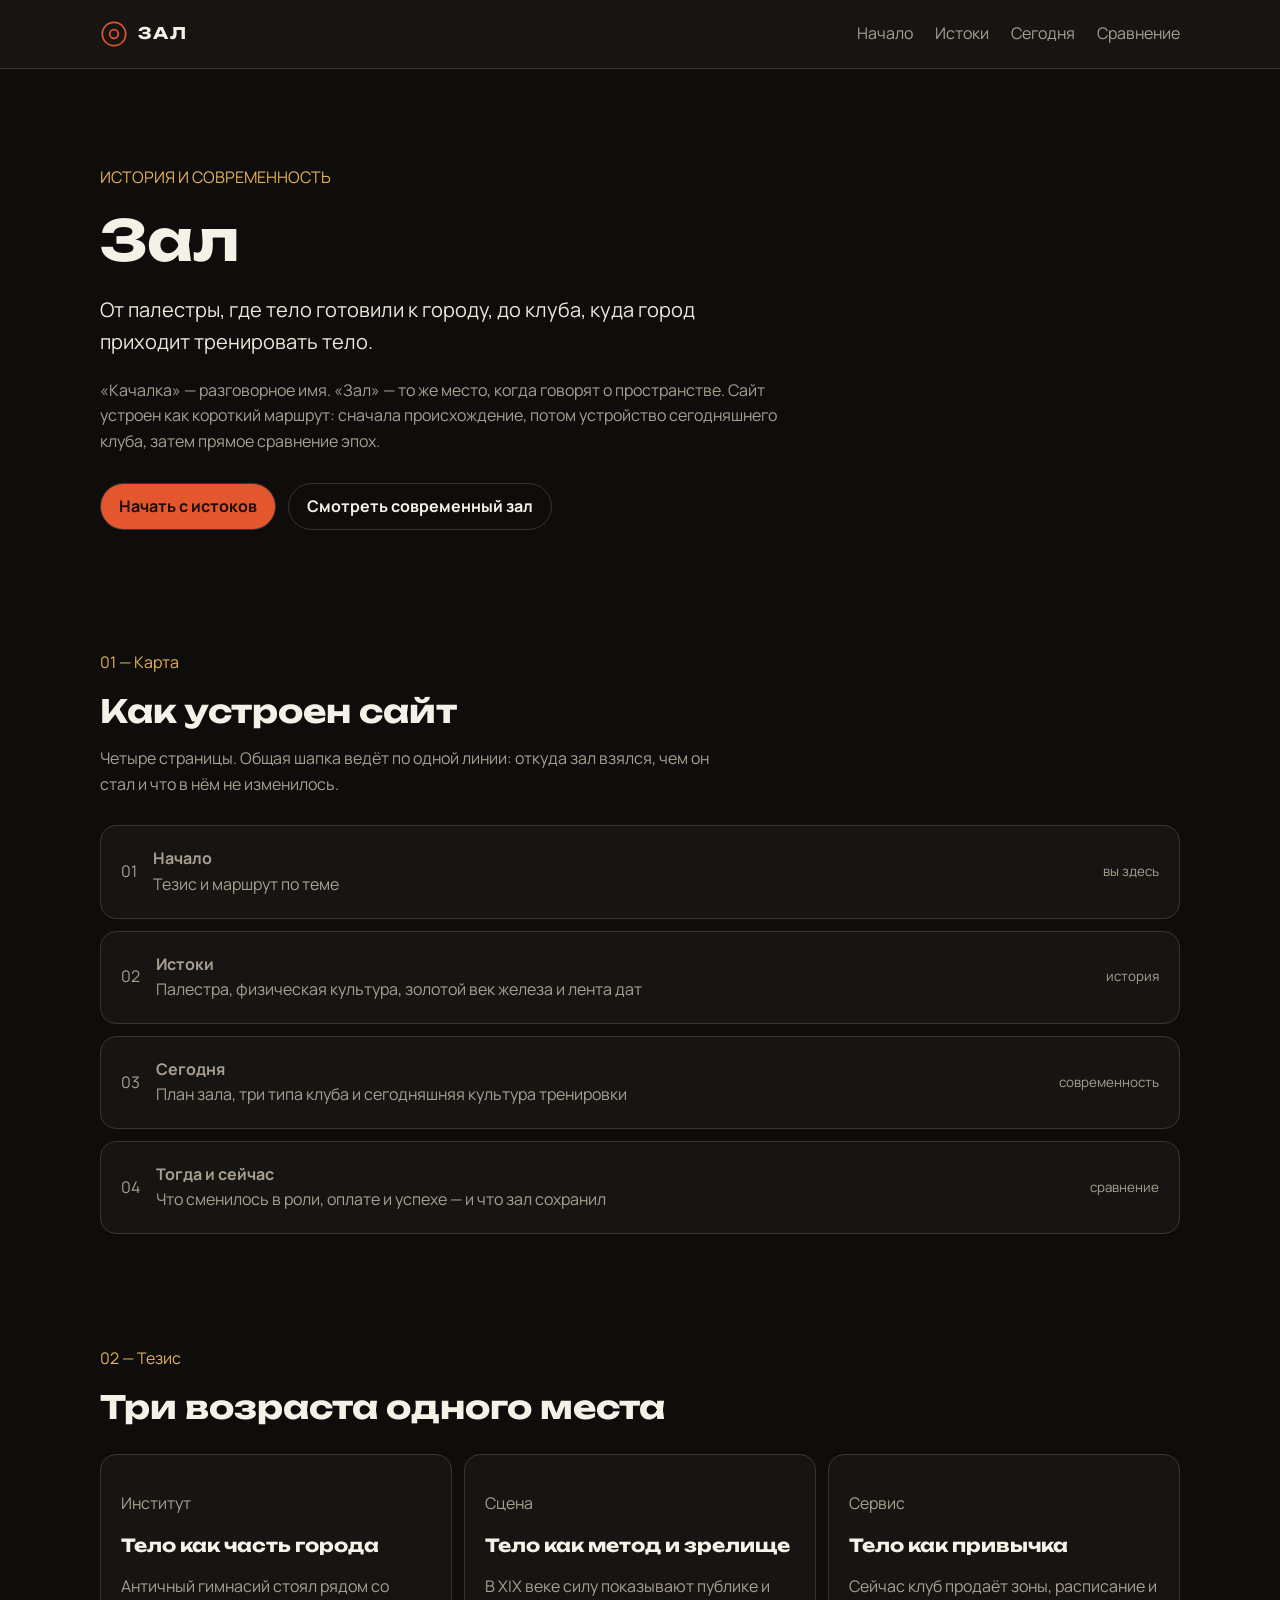
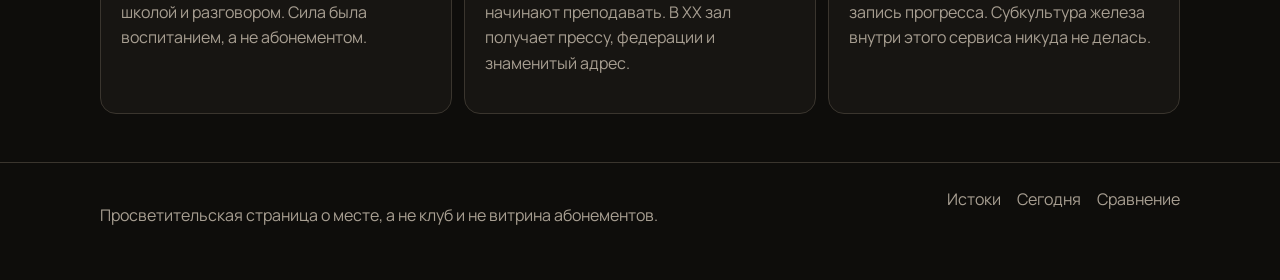
==== index.html @ 52af64dc "Add files via upload" ====
<!DOCTYPE html>
<html lang="ru">
<head>
  <meta charset="UTF-8">
  <meta name="viewport" content="width=device-width, initial-scale=1">
  <title>Зал — история и современность</title>
  <meta name="description" content="Структура сайта о качалке: от древней палестры до современного клуба.">
  <link href="https://fonts.googleapis.com/css2?family=Manrope:wght@400;600;700&family=Unbounded:wght@500;700&display=swap" rel="stylesheet">
  <link rel="stylesheet" href="style.css">
</head>
<body>
  <a class="skip" href="#content">К содержанию</a>
  <header class="site-header">
    <div class="wrap">
      <a class="logo" href="main.html">
        <svg viewBox="0 0 36 36" aria-hidden="true">
          <circle cx="18" cy="18" r="15" fill="none" stroke="currentColor" stroke-width="2.2"/>
          <circle cx="18" cy="18" r="5.5" fill="none" stroke="currentColor" stroke-width="2.2"/>
        </svg>
        ЗАЛ
      </a>
      <button class="nav-toggle" type="button" aria-expanded="false" aria-controls="site-nav" aria-label="Меню">
        <span></span>
      </button>
      <nav class="nav" id="site-nav">
        <a href="main.html">Начало</a>
        <a href="history.html">Истоки</a>
        <a href="modern.html">Сегодня</a>
        <a href="compare.html">Сравнение</a>
      </nav>
    </div>
  </header>

  <main id="content">
    <section class="hero">
      <div class="wrap">
        <p class="kicker">История и современность</p>
        <h1>Зал</h1>
        <p class="lead">От палестры, где тело готовили к городу, до клуба, куда город приходит тренировать тело.</p>
        <p class="deck">«Качалка» — разговорное имя. «Зал» — то же место, когда говорят о пространстве. Сайт устроен как короткий маршрут: сначала происхождение, потом устройство сегодняшнего клуба, затем прямое сравнение эпох.</p>
        <div class="hero-actions">
          <a class="btn btn-primary" href="history.html">Начать с истоков</a>
          <a class="btn btn-ghost" href="modern.html">Смотреть современный зал</a>
        </div>
      </div>
    </section>

    <section class="section">
      <div class="wrap">
        <div class="section-head">
          <p class="num">01 — Карта</p>
          <h2>Как устроен сайт</h2>
          <p class="deck">Четыре страницы. Общая шапка ведёт по одной линии: откуда зал взялся, чем он стал и что в нём не изменилось.</p>
        </div>
        <div class="map">
          <a href="main.html">
            <span class="num">01</span>
            <span><strong>Начало</strong><span>Тезис и маршрут по теме</span></span>
            <small>вы здесь</small>
          </a>
          <a href="history.html">
            <span class="num">02</span>
            <span><strong>Истоки</strong><span>Палестра, физическая культура, золотой век железа и лента дат</span></span>
            <small>история</small>
          </a>
          <a href="modern.html">
            <span class="num">03</span>
            <span><strong>Сегодня</strong><span>План зала, три типа клуба и сегодняшняя культура тренировки</span></span>
            <small>современность</small>
          </a>
          <a href="compare.html">
            <span class="num">04</span>
            <span><strong>Тогда и сейчас</strong><span>Что сменилось в роли, оплате и успехе — и что зал сохранил</span></span>
            <small>сравнение</small>
          </a>
        </div>
      </div>
    </section>

    <section class="section">
      <div class="wrap">
        <div class="section-head">
          <p class="num">02 — Тезис</p>
          <h2>Три возраста одного места</h2>
        </div>
        <div class="thesis">
          <article class="card">
            <p class="num">Институт</p>
            <h3>Тело как часть города</h3>
            <p>Античный гимнасий стоял рядом со школой и разговором. Сила была воспитанием, а не абонементом.</p>
          </article>
          <article class="card">
            <p class="num">Сцена</p>
            <h3>Тело как метод и зрелище</h3>
            <p>В XIX веке силу показывают публике и начинают преподавать. В XX зал получает прессу, федерации и знаменитый адрес.</p>
          </article>
          <article class="card">
            <p class="num">Сервис</p>
            <h3>Тело как привычка</h3>
            <p>Сейчас клуб продаёт зоны, расписание и запись прогресса. Субкультура железа внутри этого сервиса никуда не делась.</p>
          </article>
        </div>
      </div>
    </section>
  </main>

  <footer class="site-footer">
    <div class="wrap">
      <p>Просветительская страница о месте, а не клуб и не витрина абонементов.</p>
      <nav aria-label="Страницы">
        <a href="history.html">Истоки</a>
        <a href="modern.html">Сегодня</a>
        <a href="compare.html">Сравнение</a>
      </nav>
    </div>
  </footer>
  <script src="script.js"></script>
</body>
</html>
---- style.css ----
* {
  box-sizing: border-box;
}

body {
  margin: 0;
  background: #0e0d0b;
  color: #f6f1e7;
  font-family: "Manrope", "Segoe UI", sans-serif;
  font-size: 16px;
  line-height: 1.6;
}

a {
  color: inherit;
}

a:hover {
  color: #e3b15a;
}

:focus-visible {
  outline: 2px solid #e3b15a;
  outline-offset: 3px;
}

img,
svg {
  display: block;
  max-width: 100%;
}

.wrap {
  width: calc(100% - 40px);
  max-width: 1080px;
  margin: 0 auto;
}

.skip {
  position: absolute;
  top: -50px;
  left: 16px;
  z-index: 20;
  padding: 8px 12px;
  background: #e3b15a;
  color: #1a140c;
}

.skip:focus {
  top: 12px;
}

.site-header {
  position: sticky;
  top: 0;
  z-index: 10;
  background: #171512;
  border-bottom: 1px solid #3a352e;
}

.site-header .wrap {
  min-height: 68px;
  display: flex;
  align-items: center;
  justify-content: space-between;
  gap: 16px;
}

.logo {
  display: flex;
  align-items: center;
  gap: 10px;
  font-family: "Unbounded", "Segoe UI", sans-serif;
  font-weight: 700;
  letter-spacing: 2px;
  text-decoration: none;
}

.logo svg {
  width: 28px;
  color: #e4572e;
}

.nav {
  display: flex;
  gap: 22px;
}

.nav a,
.site-footer a {
  color: #a89f92;
  text-decoration: none;
}

.nav a[aria-current="page"] {
  color: #f6f1e7;
  border-bottom: 2px solid #e4572e;
}

.nav-toggle {
  display: none;
  width: 44px;
  height: 44px;
  padding: 10px;
  border: 1px solid #3a352e;
  border-radius: 50%;
  background: transparent;
  color: #f6f1e7;
}

.nav-toggle span,
.nav-toggle span::before,
.nav-toggle span::after {
  display: block;
  width: 18px;
  height: 2px;
  background: currentColor;
}

.nav-toggle span {
  position: relative;
  margin: auto;
}

.nav-toggle span::before,
.nav-toggle span::after {
  position: absolute;
  left: 0;
  content: "";
}

.nav-toggle span::before {
  top: -6px;
}

.nav-toggle span::after {
  top: 6px;
}

.hero {
  padding: 80px 0 56px;
}

h1,
h2,
h3 {
  font-family: "Unbounded", "Segoe UI", sans-serif;
  line-height: 1.2;
}

h1 {
  max-width: 800px;
  margin: 0;
  font-size: 56px;
}

h2 {
  margin: 0;
  font-size: 32px;
}

.kicker,
.num {
  color: #e3b15a;
}

.kicker {
  text-transform: uppercase;
}

.lead {
  max-width: 640px;
  color: #efe8da;
  font-size: 20px;
}

.deck {
  max-width: 680px;
  color: #a89f92;
}

.hero-actions {
  display: flex;
  flex-wrap: wrap;
  gap: 12px;
  margin-top: 28px;
}

.btn {
  display: inline-block;
  padding: 10px 18px;
  border: 1px solid #3a352e;
  border-radius: 24px;
  font-weight: 700;
  text-decoration: none;
}

.btn-primary {
  background: #e4572e;
  color: #1a0d08;
}

.btn-ghost {
  color: #f6f1e7;
}

.section {
  padding: 48px 0;
}

.section-head {
  max-width: 640px;
  margin-bottom: 28px;
}

.map,
.thesis,
.clubs,
.compare,
.keep,
.plan {
  display: grid;
  gap: 12px;
}

.map a,
.card,
.prose,
.zone,
.time li,
.compare article,
.keep li {
  padding: 20px;
  border: 1px solid #3a352e;
  border-radius: 16px;
  background: #171512;
}

.map a {
  display: grid;
  grid-template-columns: auto 1fr auto;
  align-items: center;
  gap: 16px;
  text-decoration: none;
}

.map a:hover {
  border-color: #e3b15a;
}

.map strong,
.map span span {
  display: block;
}

.map span,
.map small,
.card p,
.prose p,
.zone p,
.time p,
.compare p {
  color: #a89f92;
}

.map small {
  justify-self: end;
}

.thesis,
.clubs {
  grid-template-columns: repeat(3, 1fr);
}

.compare {
  grid-template-columns: repeat(2, 1fr);
}

.card h3,
.zone h3,
.time h3,
.compare h3 {
  font-size: 18px;
}

.prose + .prose,
.stack > * + * {
  margin-top: 12px;
}

.time,
.keep {
  margin: 0;
  padding: 0;
  list-style: none;
}

.time li {
  display: grid;
  grid-template-columns: 150px 1fr;
  gap: 16px;
}

.time time,
.compare h3 {
  color: #e3b15a;
}

.plan {
  grid-template-columns: repeat(3, 1fr);
}

.zone {
  min-height: 120px;
}

.zone:hover,
.zone:focus-within {
  background: #221f1a;
}

.note {
  color: #746c62;
}

.site-footer {
  padding: 24px 0 36px;
  border-top: 1px solid #3a352e;
  color: #a89f92;
}

.site-footer .wrap,
.site-footer nav {
  display: flex;
  justify-content: space-between;
  flex-wrap: wrap;
  gap: 16px;
}

@media (max-width: 760px) {
  .nav-toggle {
    display: block;
  }

  .nav {
    position: absolute;
    top: 68px;
    right: 0;
    left: 0;
    display: none;
    flex-direction: column;
    gap: 0;
    padding: 12px 20px;
    background: #171512;
  }

  .nav.is-open {
    display: flex;
  }

  .nav a {
    padding: 12px 0;
    border-bottom: 1px solid #3a352e;
  }

  .hero {
    padding: 56px 0 36px;
  }

  h1 {
    font-size: 40px;
  }

  h2 {
    font-size: 26px;
  }

  .thesis,
  .clubs,
  .compare,
  .plan,
  .time li {
    grid-template-columns: 1fr;
  }

  .map a {
    grid-template-columns: auto 1fr;
  }

  .map small {
    display: none;
  }
}
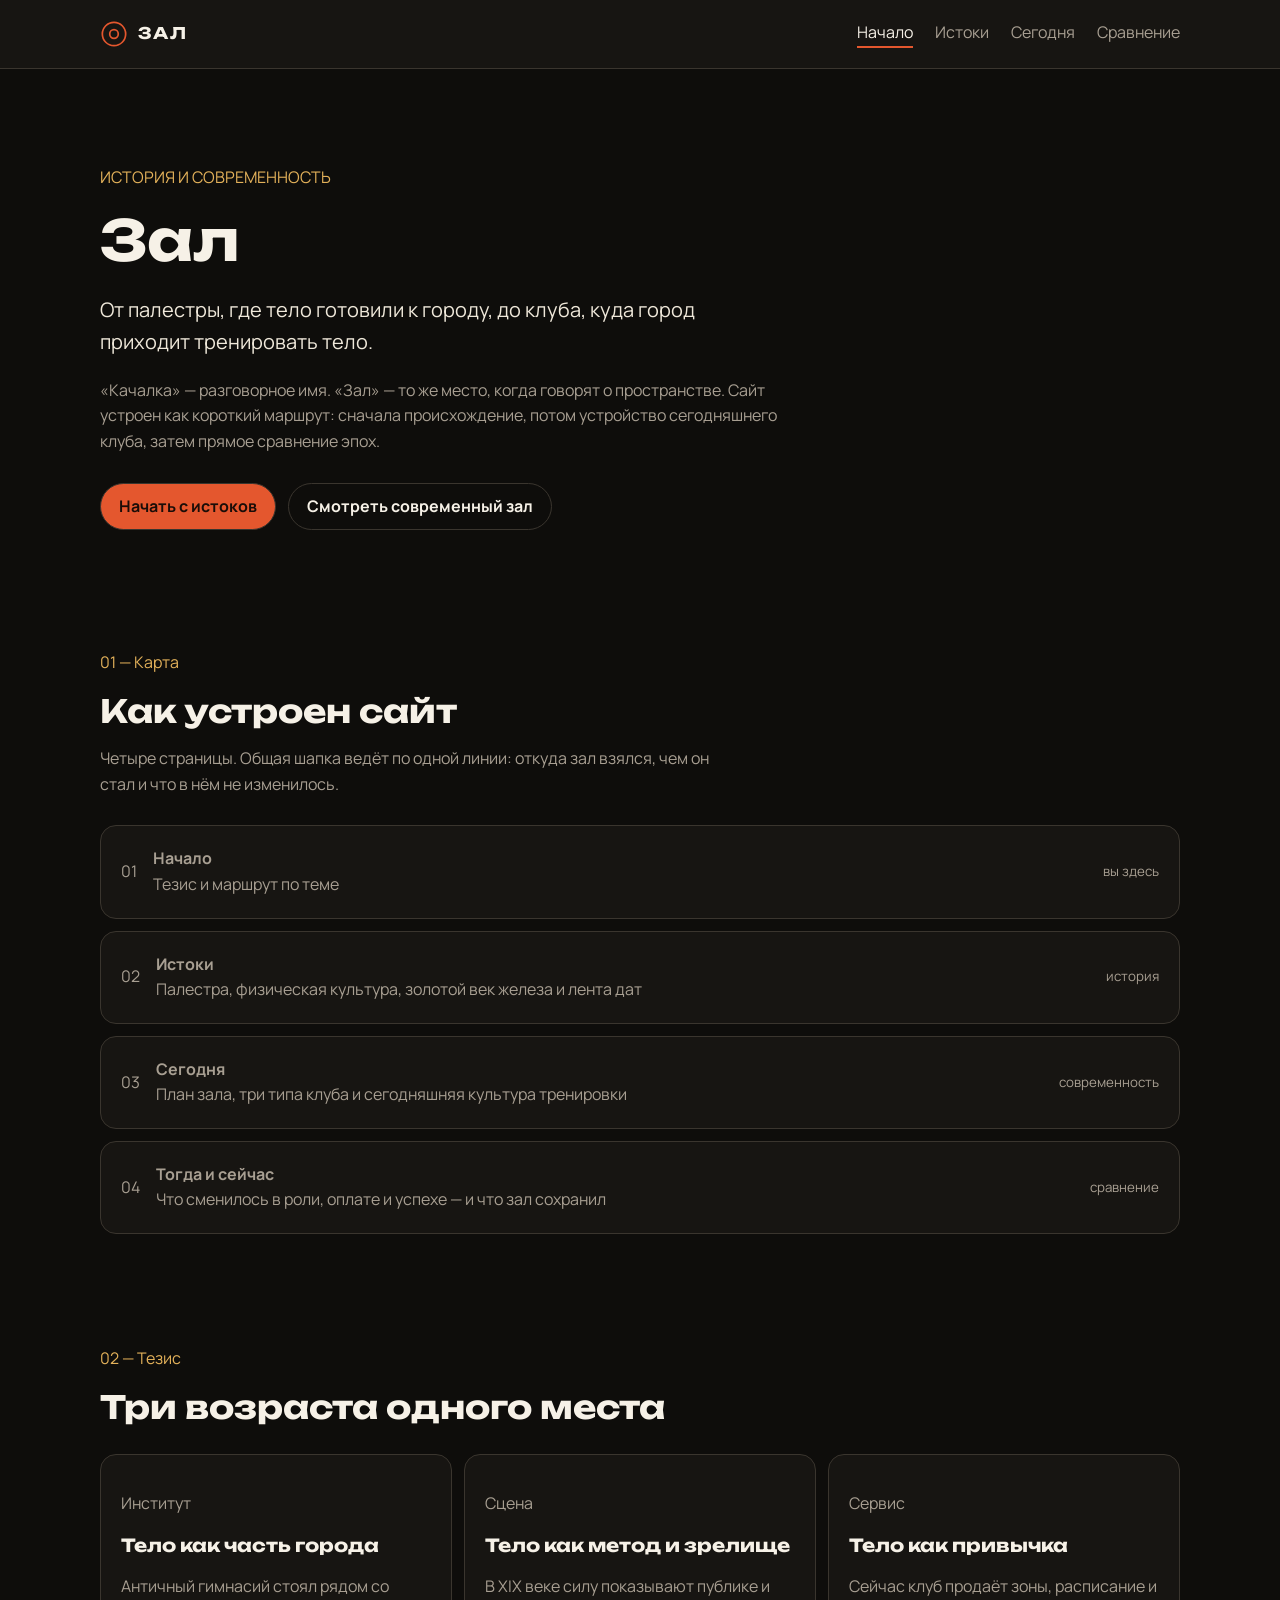
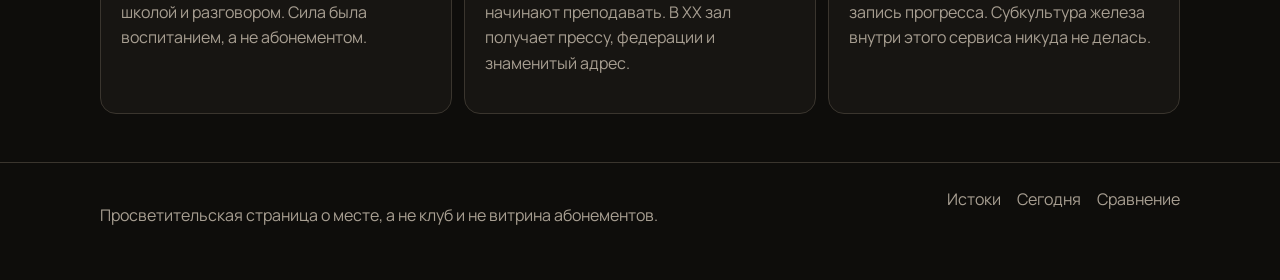
==== commit 94d3bee8: "Update index.html" ====
--- a/index.html
+++ b/index.html
@@ -12,7 +12,7 @@
   <a class="skip" href="#content">К содержанию</a>
   <header class="site-header">
     <div class="wrap">
-      <a class="logo" href="main.html">
+      <a class="logo" href="index.html">
         <svg viewBox="0 0 36 36" aria-hidden="true">
           <circle cx="18" cy="18" r="15" fill="none" stroke="currentColor" stroke-width="2.2"/>
           <circle cx="18" cy="18" r="5.5" fill="none" stroke="currentColor" stroke-width="2.2"/>
@@ -23,7 +23,7 @@
         <span></span>
       </button>
       <nav class="nav" id="site-nav">
-        <a href="main.html">Начало</a>
+        <a href="index.html">Начало</a>
         <a href="history.html">Истоки</a>
         <a href="modern.html">Сегодня</a>
         <a href="compare.html">Сравнение</a>
@@ -53,7 +53,7 @@
           <p class="deck">Четыре страницы. Общая шапка ведёт по одной линии: откуда зал взялся, чем он стал и что в нём не изменилось.</p>
         </div>
         <div class="map">
-          <a href="main.html">
+          <a href="index.html">
             <span class="num">01</span>
             <span><strong>Начало</strong><span>Тезис и маршрут по теме</span></span>
             <small>вы здесь</small>
